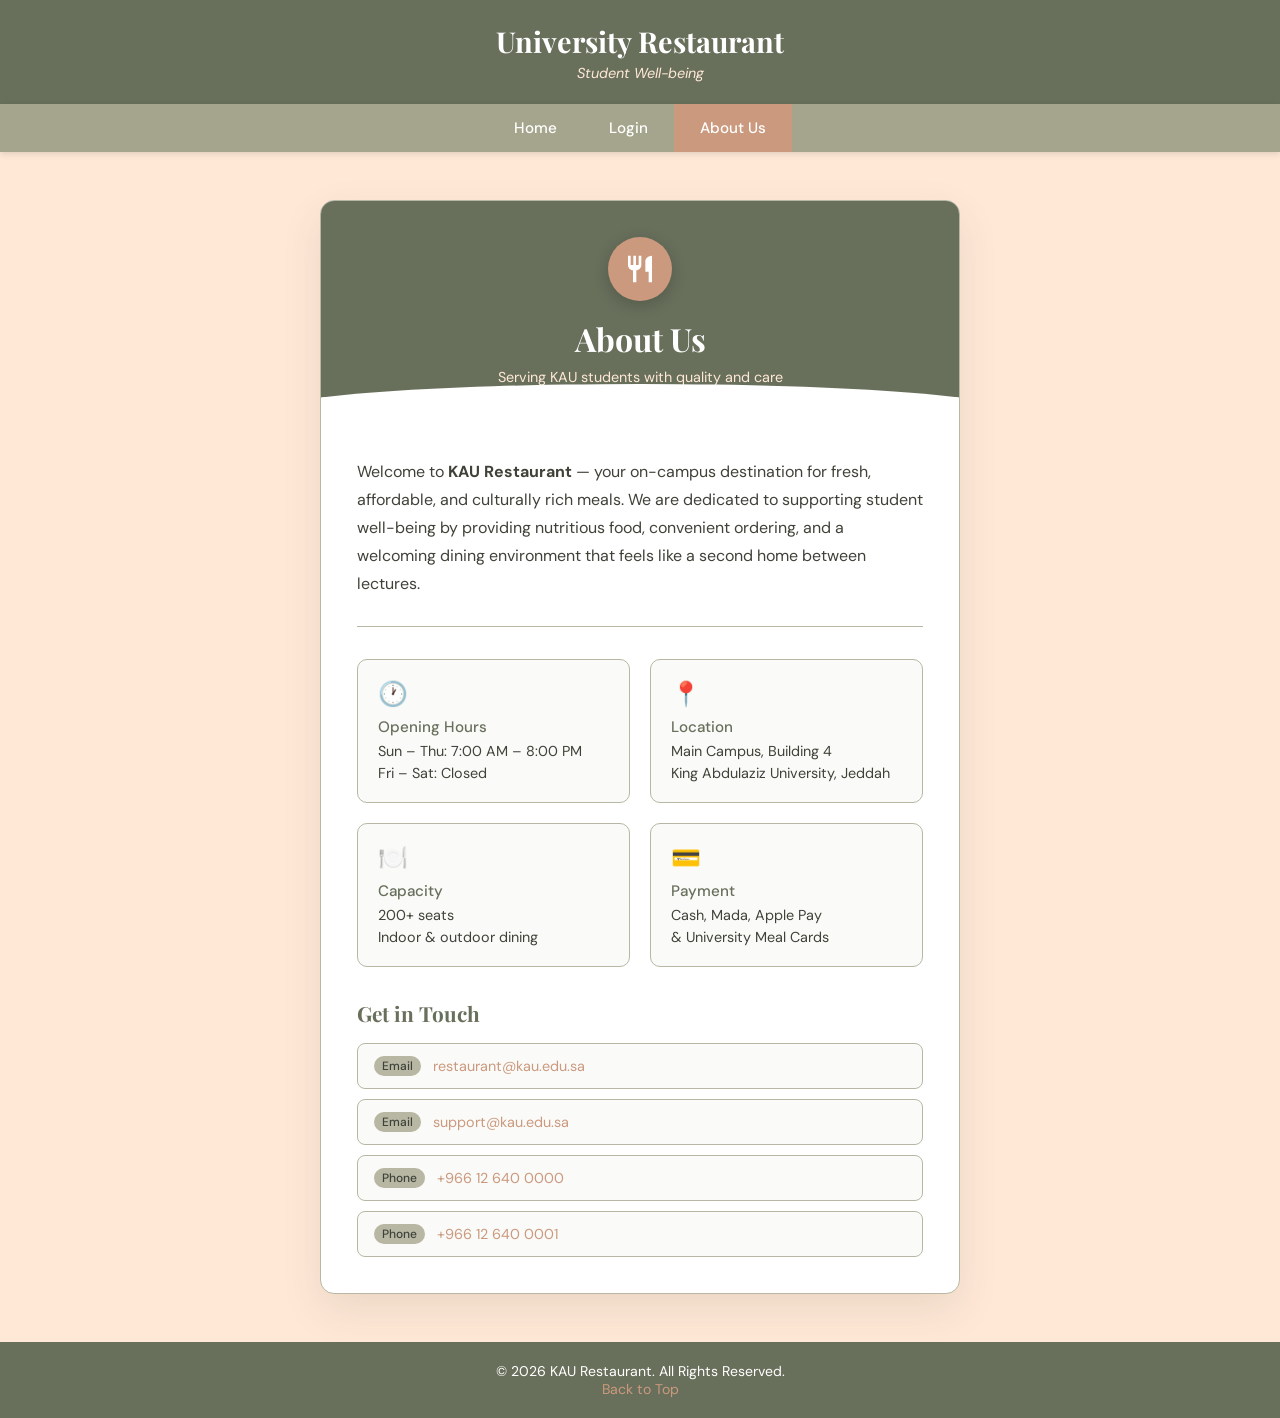
==== about.html @ c423c379 "Assignment 2: Added JavaScript functionality and form validation my side on index and login pages" ====
<!DOCTYPE html>
<html lang="en">
<head>
  <meta charset="UTF-8">
  <meta name="viewport" content="width=device-width, initial-scale=1.0">
  <title>KAU Restaurant - About Us</title>
  <link href="https://fonts.googleapis.com/css2?family=Playfair+Display:wght@600;700&family=DM+Sans:wght@400;500&display=swap" rel="stylesheet">
  <style>
    :root {
      --leaf-green: #68705C;
      --earth-brown: #A5A58D;
      --cocoa: #CB997E;
      --sand: #B7B7A4;
      --light-cream: #FFE8D6;
      --white: #ffffff;
      --dark-text: #3F4238;
    }

    * { margin: 0; padding: 0; box-sizing: border-box; }

    body {
      font-family: 'DM Sans', sans-serif;
      min-height: 100vh;
      display: flex;
      flex-direction: column;
      background-color: var(--light-cream);
      color: var(--dark-text);
    }

    /* ── Header ── */
    header {
      background-color: var(--leaf-green);
      color: var(--white);
      padding: 22px 0;
      text-align: center;
    }
    header h1 {
      font-family: 'Playfair Display', serif;
      font-size: 1.8rem;
      margin-bottom: 4px;
    }
    header p { font-style: italic; color: var(--light-cream); font-size: 0.9rem; }

    /* ── Nav ── */
    nav {
      background-color: var(--earth-brown);
      position: sticky;
      top: 0;
      z-index: 1000;
      box-shadow: 0 2px 6px rgba(0,0,0,0.12);
    }
    nav ul { list-style: none; display: flex; justify-content: center; margin: 0; padding: 0; }
    nav ul li a {
      color: var(--white);
      text-decoration: none;
      padding: 14px 26px;
      display: block;
      font-weight: 500;
      font-size: 0.95rem;
      transition: background 0.25s;
    }
    nav ul li a:hover, nav ul li a.active { background-color: var(--cocoa); }

    /* ── Page center ── */
    .page-center {
      flex: 1;
      display: flex;
      align-items: flex-start;
      justify-content: center;
      padding: 48px 16px;
    }

    /* ── Card ── */
    .about-card {
      width: min(640px, 100%);
      background: var(--white);
      border: 1px solid var(--sand);
      border-radius: 14px;
      box-shadow: 0 16px 40px rgba(63,66,56,0.1);
      overflow: hidden;
      animation: fadeUp 0.45s ease both;
    }

    @keyframes fadeUp {
      from { opacity: 0; transform: translateY(18px); }
      to   { opacity: 1; transform: translateY(0); }
    }

    /* ── Hero banner inside card ── */
    .card-banner {
      background: var(--leaf-green);
      padding: 36px 36px 28px;
      text-align: center;
      position: relative;
      overflow: hidden;
    }
    .card-banner::before {
      content: '';
      position: absolute;
      bottom: -30px; left: 50%;
      transform: translateX(-50%);
      width: 120%; height: 60px;
      background: var(--white);
      border-radius: 50%;
    }
    .card-banner .icon-circle {
      width: 64px; height: 64px;
      background: var(--cocoa);
      border-radius: 50%;
      display: flex; align-items: center; justify-content: center;
      margin: 0 auto 16px;
      box-shadow: 0 4px 16px rgba(0,0,0,0.2);
    }
    .card-banner .icon-circle svg { width: 32px; height: 32px; fill: var(--white); }
    .card-banner h2 {
      font-family: 'Playfair Display', serif;
      font-size: 2rem;
      color: var(--white);
      margin-bottom: 8px;
    }
    .card-banner p { color: var(--light-cream); font-size: 0.9rem; }

    /* ── Body content ── */
    .card-body { padding: 44px 36px 36px; }

    .about-text {
      font-size: 1rem;
      line-height: 1.75;
      color: var(--dark-text);
      margin-bottom: 32px;
      padding-bottom: 28px;
      border-bottom: 1px solid var(--sand);
    }

    /* ── Info blocks ── */
    .info-grid {
      display: grid;
      grid-template-columns: 1fr 1fr;
      gap: 20px;
      margin-bottom: 32px;
    }
    @media (max-width: 500px) { .info-grid { grid-template-columns: 1fr; } }

    .info-block {
      background: #FAFAF8;
      border: 1px solid var(--sand);
      border-radius: 10px;
      padding: 18px 20px;
      transition: box-shadow 0.25s, transform 0.2s;
    }
    .info-block:hover {
      box-shadow: 0 6px 18px rgba(63,66,56,0.12);
      transform: translateY(-3px);
    }
    .info-block .block-icon {
      font-size: 1.5rem;
      margin-bottom: 8px;
    }
    .info-block h3 {
      font-size: 0.95rem;
      font-weight: 500;
      color: var(--leaf-green);
      margin-bottom: 4px;
    }
    .info-block p, .info-block a {
      font-size: 0.9rem;
      color: var(--dark-text);
      text-decoration: none;
      line-height: 1.5;
    }
    .info-block a { color: var(--cocoa); }
    .info-block a:hover { text-decoration: underline; }

    /* ── Contact section ── */
    .contact-section h3 {
      font-family: 'Playfair Display', serif;
      font-size: 1.3rem;
      color: var(--leaf-green);
      margin-bottom: 16px;
    }
    .contact-list { list-style: none; padding: 0; display: grid; gap: 10px; }
    .contact-list li {
      display: flex;
      align-items: center;
      gap: 12px;
      padding: 12px 16px;
      background: #FAFAF8;
      border: 1px solid var(--sand);
      border-radius: 8px;
      font-size: 0.9rem;
      transition: background 0.2s;
    }
    .contact-list li:hover { background: var(--light-cream); }
    .contact-list li .tag {
      font-size: 0.75rem;
      font-weight: 500;
      background: var(--sand);
      color: var(--dark-text);
      padding: 2px 8px;
      border-radius: 20px;
      white-space: nowrap;
    }
    .contact-list a { color: var(--cocoa); text-decoration: none; }
    .contact-list a:hover { text-decoration: underline; }

    /* ── Footer ── */
    footer {
      background-color: var(--leaf-green);
      color: var(--white);
      text-align: center;
      padding: 20px;
      font-size: 0.88rem;
    }
    footer a { color: var(--cocoa); text-decoration: none; }
    footer a:hover { text-decoration: underline; }
  </style>
</head>
<body>

  <header>
    <h1>University Restaurant</h1>
    <p>Student Well-being</p>
  </header>

  <nav>
    <ul>
      <li><a href="index.html">Home</a></li>
      <li><a href="login.html">Login</a></li>
      <li><a href="about.html" class="active">About Us</a></li>
    </ul>
  </nav>

  <div class="page-center">
    <div class="about-card">

      <!-- Banner -->
      <div class="card-banner">
        <div class="icon-circle">
          <svg viewBox="0 0 24 24" xmlns="http://www.w3.org/2000/svg">
            <path d="M11 9H9V2H7v7H5V2H3v7c0 2.12 1.66 3.84 3.75 3.97V22h2.5v-9.03C11.34 12.84 13 11.12 13 9V2h-2v7zm5-3v8h2.5v8H21V2c-2.76 0-5 2.24-5 4z"/>
          </svg>
        </div>
        <h2>About Us</h2>
        <p>Serving KAU students with quality and care</p>
      </div>

      <!-- Body -->
      <div class="card-body">

        <p class="about-text">
          Welcome to <strong>KAU Restaurant</strong> — your on-campus destination for fresh, affordable, and culturally rich meals. We are dedicated to supporting student well-being by providing nutritious food, convenient ordering, and a welcoming dining environment that feels like a second home between lectures.
        </p>

        <!-- Info highlights -->
        <div class="info-grid">
          <div class="info-block">
            <div class="block-icon">🕐</div>
            <h3>Opening Hours</h3>
            <p>Sun – Thu: 7:00 AM – 8:00 PM<br>Fri – Sat: Closed</p>
          </div>
          <div class="info-block">
            <div class="block-icon">📍</div>
            <h3>Location</h3>
            <p>Main Campus, Building 4<br>King Abdulaziz University, Jeddah</p>
          </div>
          <div class="info-block">
            <div class="block-icon">🍽️</div>
            <h3>Capacity</h3>
            <p>200+ seats<br>Indoor & outdoor dining</p>
          </div>
          <div class="info-block">
            <div class="block-icon">💳</div>
            <h3>Payment</h3>
            <p>Cash, Mada, Apple Pay<br>& University Meal Cards</p>
          </div>
        </div>

        <!-- Contact -->
        <div class="contact-section">
          <h3>Get in Touch</h3>
          <ul class="contact-list">
            <li>
              <span class="tag">Email</span>
              <a href="mailto:restaurant@kau.edu.sa">restaurant@kau.edu.sa</a>
            </li>
            <li>
              <span class="tag">Email</span>
              <a href="mailto:support@kau.edu.sa">support@kau.edu.sa</a>
            </li>
            <li>
              <span class="tag">Phone</span>
              <a href="tel:+966126400000">+966 12 640 0000</a>
            </li>
            <li>
              <span class="tag">Phone</span>
              <a href="tel:+966126400001">+966 12 640 0001</a>
            </li>
          </ul>
        </div>

      </div>
    </div>
  </div>

  <footer>
    <p>&copy; 2026 KAU Restaurant. All Rights Reserved.</p>
    <p><a href="#top">Back to Top</a></p>
  </footer>

</body>
</html>
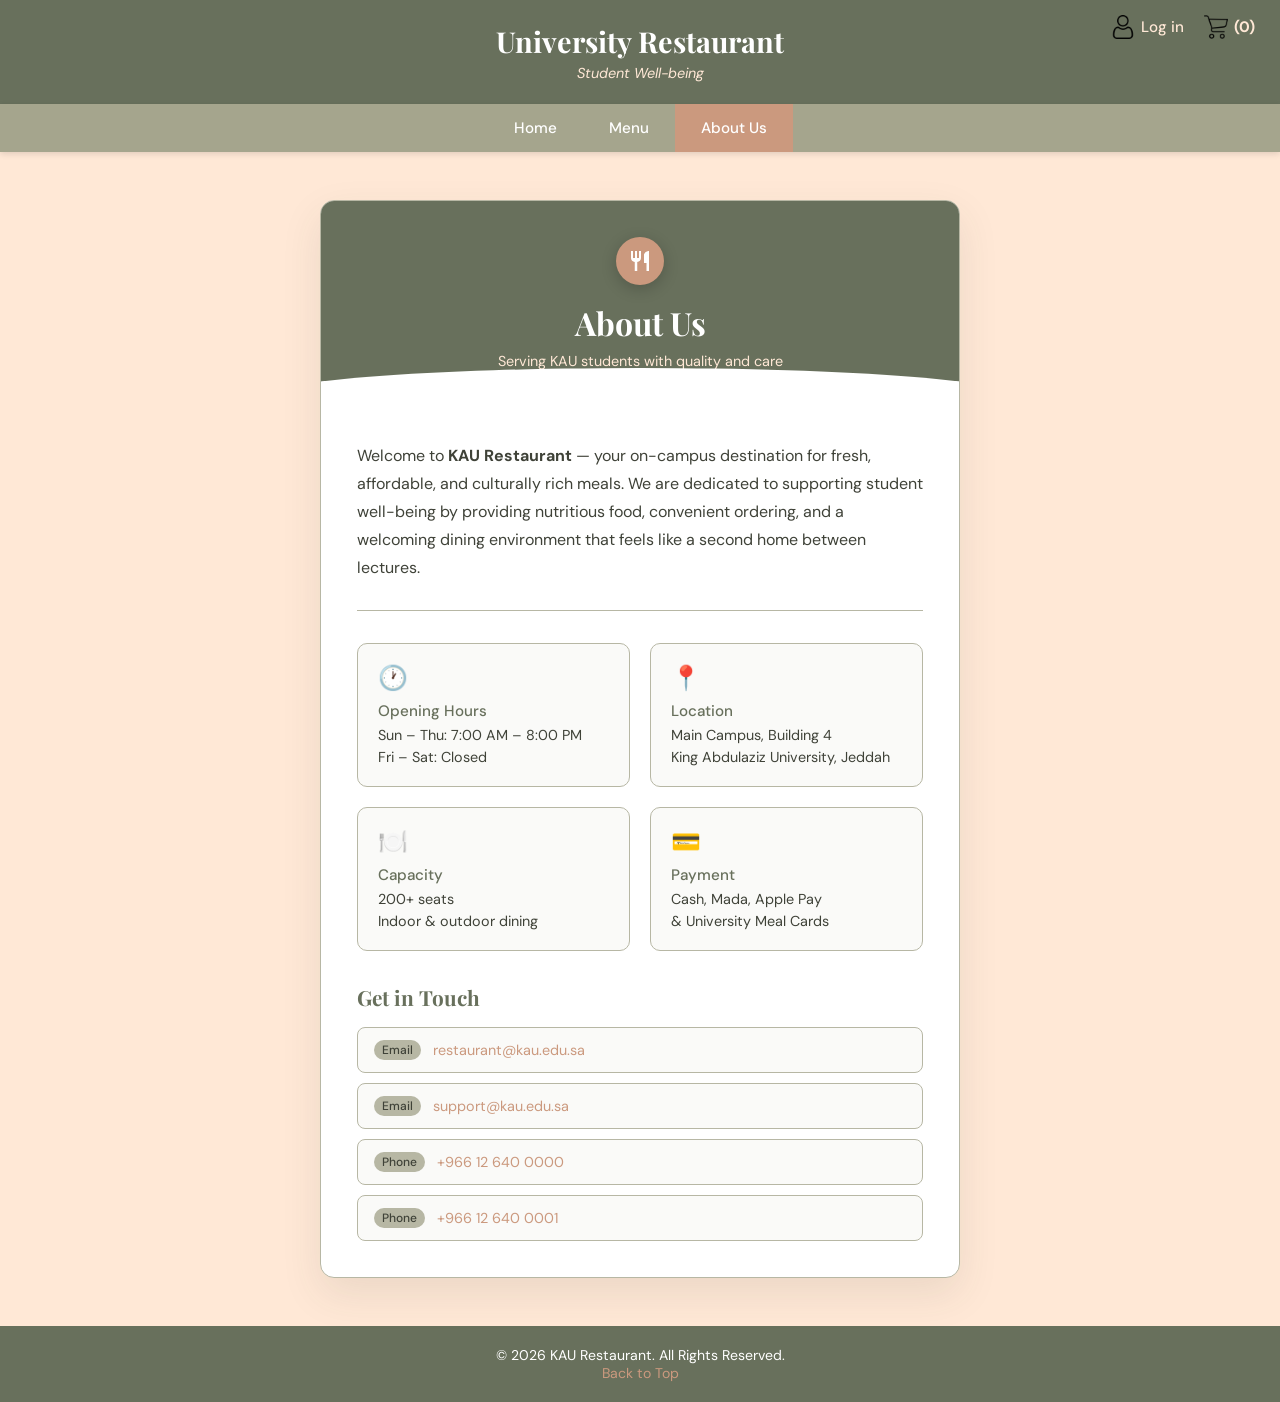
==== commit 3206ffda: "adding menu cart pages and some asp.net stuff also cookies and sessions" ====
--- a/about.html
+++ b/about.html
@@ -1,10 +1,13 @@
 <!DOCTYPE html>
 <html lang="en">
+
 <head>
   <meta charset="UTF-8">
   <meta name="viewport" content="width=device-width, initial-scale=1.0">
   <title>KAU Restaurant - About Us</title>
-  <link href="https://fonts.googleapis.com/css2?family=Playfair+Display:wght@600;700&family=DM+Sans:wght@400;500&display=swap" rel="stylesheet">
+  <link
+    href="https://fonts.googleapis.com/css2?family=Playfair+Display:wght@600;700&family=DM+Sans:wght@400;500&display=swap"
+    rel="stylesheet">
   <style>
     :root {
       --leaf-green: #68705C;
@@ -16,7 +19,11 @@
       --dark-text: #3F4238;
     }
 
-    * { margin: 0; padding: 0; box-sizing: border-box; }
+    * {
+      margin: 0;
+      padding: 0;
+      box-sizing: border-box;
+    }
 
     body {
       font-family: 'DM Sans', sans-serif;
@@ -34,12 +41,18 @@
       padding: 22px 0;
       text-align: center;
     }
+
     header h1 {
       font-family: 'Playfair Display', serif;
       font-size: 1.8rem;
       margin-bottom: 4px;
     }
-    header p { font-style: italic; color: var(--light-cream); font-size: 0.9rem; }
+
+    header p {
+      font-style: italic;
+      color: var(--light-cream);
+      font-size: 0.9rem;
+    }
 
     /* ── Nav ── */
     nav {
@@ -47,9 +60,17 @@
       position: sticky;
       top: 0;
       z-index: 1000;
-      box-shadow: 0 2px 6px rgba(0,0,0,0.12);
-    }
-    nav ul { list-style: none; display: flex; justify-content: center; margin: 0; padding: 0; }
+      box-shadow: 0 2px 6px rgba(0, 0, 0, 0.12);
+    }
+
+    nav ul {
+      list-style: none;
+      display: flex;
+      justify-content: center;
+      margin: 0;
+      padding: 0;
+    }
+
     nav ul li a {
       color: var(--white);
       text-decoration: none;
@@ -59,7 +80,11 @@
       font-size: 0.95rem;
       transition: background 0.25s;
     }
-    nav ul li a:hover, nav ul li a.active { background-color: var(--cocoa); }
+
+    nav ul li a:hover,
+    nav ul li a.active {
+      background-color: var(--cocoa);
+    }
 
     /* ── Page center ── */
     .page-center {
@@ -76,14 +101,21 @@
       background: var(--white);
       border: 1px solid var(--sand);
       border-radius: 14px;
-      box-shadow: 0 16px 40px rgba(63,66,56,0.1);
+      box-shadow: 0 16px 40px rgba(63, 66, 56, 0.1);
       overflow: hidden;
       animation: fadeUp 0.45s ease both;
     }
 
     @keyframes fadeUp {
-      from { opacity: 0; transform: translateY(18px); }
-      to   { opacity: 1; transform: translateY(0); }
+      from {
+        opacity: 0;
+        transform: translateY(18px);
+      }
+
+      to {
+        opacity: 1;
+        transform: translateY(0);
+      }
     }
 
     /* ── Hero banner inside card ── */
@@ -94,34 +126,53 @@
       position: relative;
       overflow: hidden;
     }
+
     .card-banner::before {
       content: '';
       position: absolute;
-      bottom: -30px; left: 50%;
+      bottom: -30px;
+      left: 50%;
       transform: translateX(-50%);
-      width: 120%; height: 60px;
+      width: 120%;
+      height: 60px;
       background: var(--white);
       border-radius: 50%;
     }
+
     .card-banner .icon-circle {
-      width: 64px; height: 64px;
+      width: 48px;
+      height: 48px;
       background: var(--cocoa);
       border-radius: 50%;
-      display: flex; align-items: center; justify-content: center;
+      display: flex;
+      align-items: center;
+      justify-content: center;
       margin: 0 auto 16px;
-      box-shadow: 0 4px 16px rgba(0,0,0,0.2);
-    }
-    .card-banner .icon-circle svg { width: 32px; height: 32px; fill: var(--white); }
+      box-shadow: 0 4px 16px rgba(0, 0, 0, 0.2);
+    }
+
+    .card-banner .icon-circle svg {
+      width: 24px;
+      height: 24px;
+      fill: var(--white);
+    }
+
     .card-banner h2 {
       font-family: 'Playfair Display', serif;
       font-size: 2rem;
       color: var(--white);
       margin-bottom: 8px;
     }
-    .card-banner p { color: var(--light-cream); font-size: 0.9rem; }
+
+    .card-banner p {
+      color: var(--light-cream);
+      font-size: 0.9rem;
+    }
 
     /* ── Body content ── */
-    .card-body { padding: 44px 36px 36px; }
+    .card-body {
+      padding: 44px 36px 36px;
+    }
 
     .about-text {
       font-size: 1rem;
@@ -139,7 +190,12 @@
       gap: 20px;
       margin-bottom: 32px;
     }
-    @media (max-width: 500px) { .info-grid { grid-template-columns: 1fr; } }
+
+    @media (max-width: 500px) {
+      .info-grid {
+        grid-template-columns: 1fr;
+      }
+    }
 
     .info-block {
       background: #FAFAF8;
@@ -148,28 +204,39 @@
       padding: 18px 20px;
       transition: box-shadow 0.25s, transform 0.2s;
     }
+
     .info-block:hover {
-      box-shadow: 0 6px 18px rgba(63,66,56,0.12);
+      box-shadow: 0 6px 18px rgba(63, 66, 56, 0.12);
       transform: translateY(-3px);
     }
+
     .info-block .block-icon {
       font-size: 1.5rem;
       margin-bottom: 8px;
     }
+
     .info-block h3 {
       font-size: 0.95rem;
       font-weight: 500;
       color: var(--leaf-green);
       margin-bottom: 4px;
     }
-    .info-block p, .info-block a {
+
+    .info-block p,
+    .info-block a {
       font-size: 0.9rem;
       color: var(--dark-text);
       text-decoration: none;
       line-height: 1.5;
     }
-    .info-block a { color: var(--cocoa); }
-    .info-block a:hover { text-decoration: underline; }
+
+    .info-block a {
+      color: var(--cocoa);
+    }
+
+    .info-block a:hover {
+      text-decoration: underline;
+    }
 
     /* ── Contact section ── */
     .contact-section h3 {
@@ -178,7 +245,14 @@
       color: var(--leaf-green);
       margin-bottom: 16px;
     }
-    .contact-list { list-style: none; padding: 0; display: grid; gap: 10px; }
+
+    .contact-list {
+      list-style: none;
+      padding: 0;
+      display: grid;
+      gap: 10px;
+    }
+
     .contact-list li {
       display: flex;
       align-items: center;
@@ -190,7 +264,11 @@
       font-size: 0.9rem;
       transition: background 0.2s;
     }
-    .contact-list li:hover { background: var(--light-cream); }
+
+    .contact-list li:hover {
+      background: var(--light-cream);
+    }
+
     .contact-list li .tag {
       font-size: 0.75rem;
       font-weight: 500;
@@ -200,8 +278,58 @@
       border-radius: 20px;
       white-space: nowrap;
     }
-    .contact-list a { color: var(--cocoa); text-decoration: none; }
-    .contact-list a:hover { text-decoration: underline; }
+
+    .contact-list a {
+      color: var(--cocoa);
+      text-decoration: none;
+    }
+
+    .contact-list a:hover {
+      text-decoration: underline;
+    }
+
+    /* ── Header icons (user & cart) ── */
+    header {
+      position: relative;
+    }
+
+    .header-icons {
+      position: absolute;
+      top: 15px;
+      right: 25px;
+      display: flex;
+      align-items: center;
+      gap: 20px;
+      color: white;
+      font-size: 0.95em;
+      font-weight: 500;
+    }
+
+    .header-icons .icon-item {
+      display: flex;
+      align-items: center;
+      gap: 6px;
+    }
+
+    .header-icons .icon-item img {
+      width: 24px;
+      height: 24px;
+      vertical-align: middle;
+    }
+
+    .header-icons .icon-item a {
+      color: #FFE8D6;
+      text-decoration: none;
+    }
+
+    .header-icons .icon-item a:hover {
+      text-decoration: underline;
+    }
+
+    .cart-count {
+      font-weight: 700;
+      color: #FFE8D6;
+    }
 
     /* ── Footer ── */
     footer {
@@ -211,13 +339,31 @@
       padding: 20px;
       font-size: 0.88rem;
     }
-    footer a { color: var(--cocoa); text-decoration: none; }
-    footer a:hover { text-decoration: underline; }
+
+    footer a {
+      color: var(--cocoa);
+      text-decoration: none;
+    }
+
+    footer a:hover {
+      text-decoration: underline;
+    }
   </style>
 </head>
+
 <body>
 
   <header>
+    <div class="header-icons">
+      <div class="icon-item">
+        <img src="images/user.png" alt="User" />
+        <span id="user-link"><a href="login.html">Log in</a></span>
+      </div>
+      <div class="icon-item">
+        <a href="cart.html"><img src="images/shopping-cart.png" alt="Cart" /></a>
+        <a href="cart.html"><span class="cart-count">(0)</span></a>
+      </div>
+    </div>
     <h1>University Restaurant</h1>
     <p>Student Well-being</p>
   </header>
@@ -225,7 +371,7 @@
   <nav>
     <ul>
       <li><a href="index.html">Home</a></li>
-      <li><a href="login.html">Login</a></li>
+      <li><a href="menu.html">Menu</a></li>
       <li><a href="about.html" class="active">About Us</a></li>
     </ul>
   </nav>
@@ -237,7 +383,8 @@
       <div class="card-banner">
         <div class="icon-circle">
           <svg viewBox="0 0 24 24" xmlns="http://www.w3.org/2000/svg">
-            <path d="M11 9H9V2H7v7H5V2H3v7c0 2.12 1.66 3.84 3.75 3.97V22h2.5v-9.03C11.34 12.84 13 11.12 13 9V2h-2v7zm5-3v8h2.5v8H21V2c-2.76 0-5 2.24-5 4z"/>
+            <path
+              d="M11 9H9V2H7v7H5V2H3v7c0 2.12 1.66 3.84 3.75 3.97V22h2.5v-9.03C11.34 12.84 13 11.12 13 9V2h-2v7zm5-3v8h2.5v8H21V2c-2.76 0-5 2.24-5 4z" />
           </svg>
         </div>
         <h2>About Us</h2>
@@ -248,7 +395,9 @@
       <div class="card-body">
 
         <p class="about-text">
-          Welcome to <strong>KAU Restaurant</strong> — your on-campus destination for fresh, affordable, and culturally rich meals. We are dedicated to supporting student well-being by providing nutritious food, convenient ordering, and a welcoming dining environment that feels like a second home between lectures.
+          Welcome to <strong>KAU Restaurant</strong> — your on-campus destination for fresh, affordable, and culturally
+          rich meals. We are dedicated to supporting student well-being by providing nutritious food, convenient
+          ordering, and a welcoming dining environment that feels like a second home between lectures.
         </p>
 
         <!-- Info highlights -->
@@ -306,6 +455,22 @@
     <p>&copy; 2026 KAU Restaurant. All Rights Reserved.</p>
     <p><a href="#top">Back to Top</a></p>
   </footer>
+  <script>
+    document.addEventListener('DOMContentLoaded', function () {
+      var name = localStorage.getItem('studentName');
+      var sid = localStorage.getItem('studentID');
+      var userLink = document.getElementById('user-link');
+      if (name && sid) {
+        userLink.innerHTML = '<span style="color:#FFE8D6;font-weight:600;">' + name + '</span> <a href="login.html" onclick="logout()" style="color:#CB997E;font-size:0.8em;">(Logout)</a>';
+      }
+    });
+    function logout() {
+      localStorage.removeItem('loggedIn');
+      localStorage.removeItem('studentID');
+      localStorage.removeItem('studentName');
+    }
+  </script>
 
 </body>
-</html>
+
+</html>
